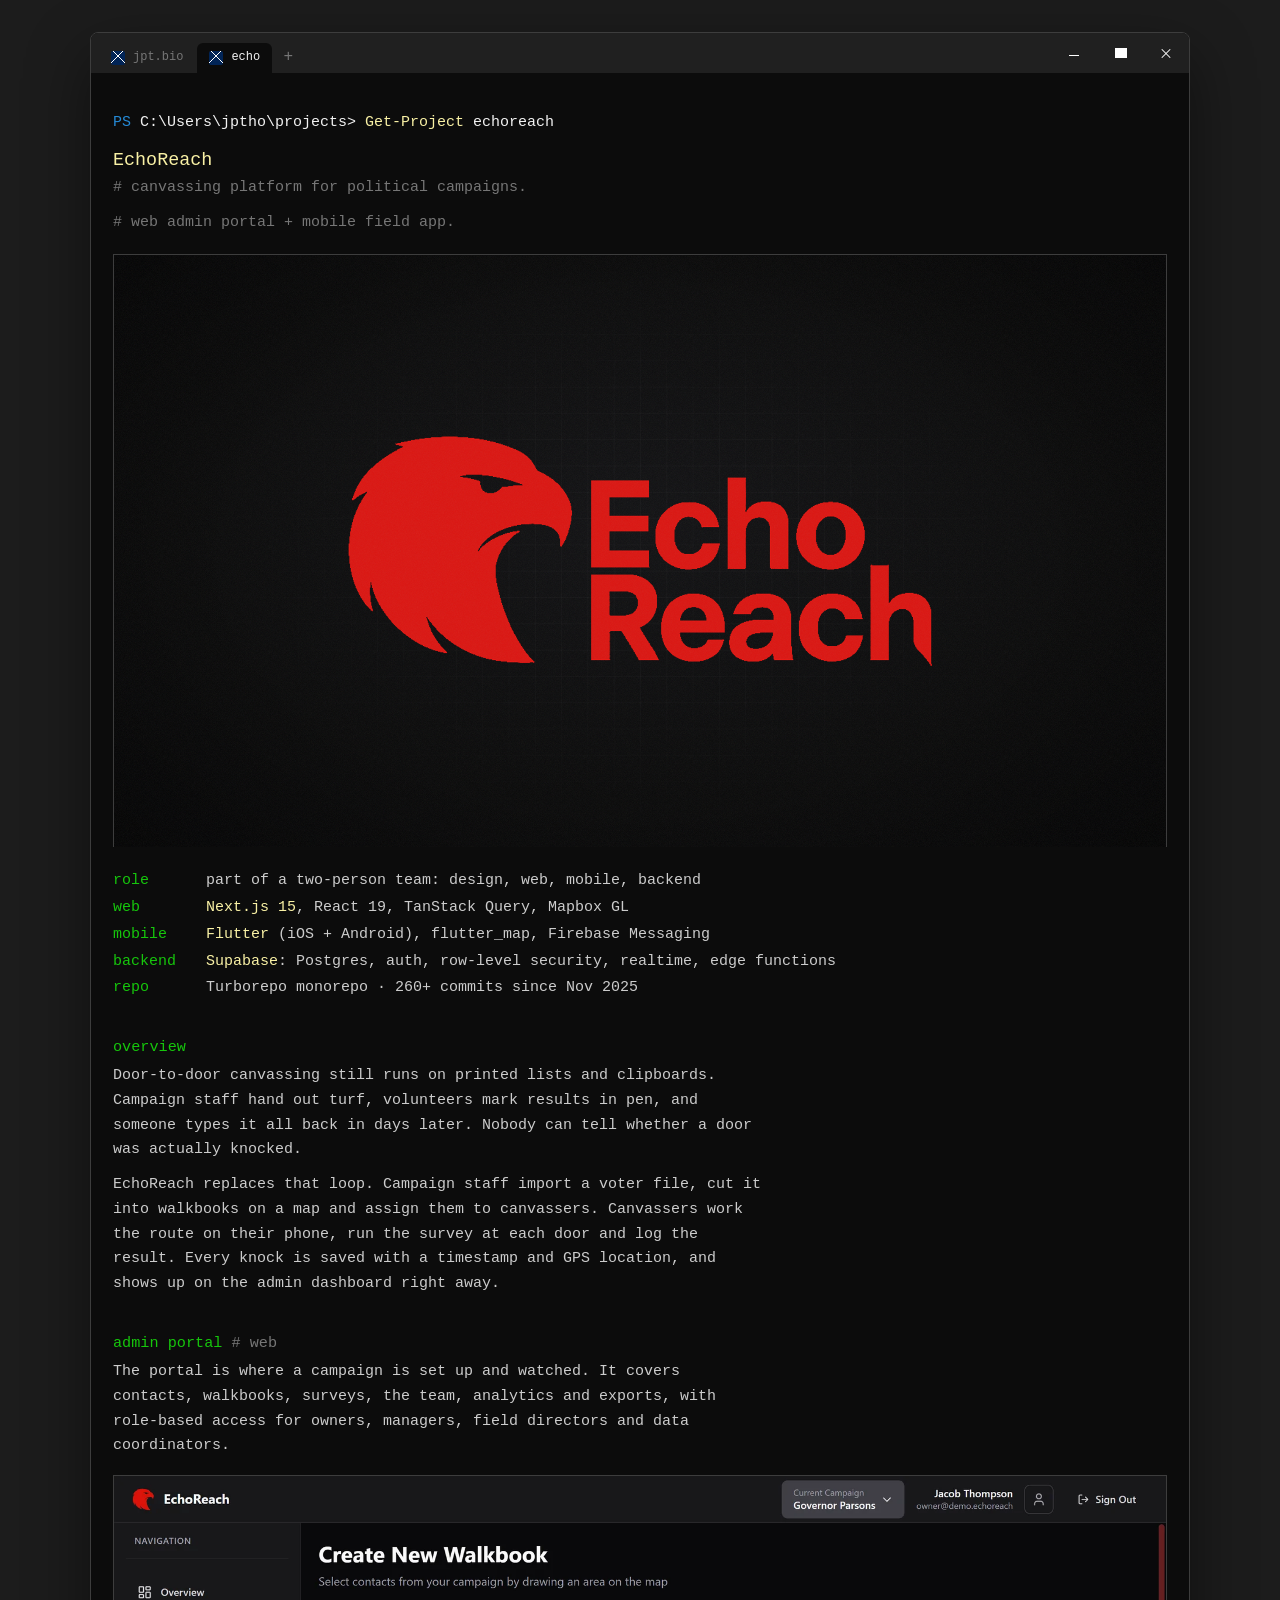
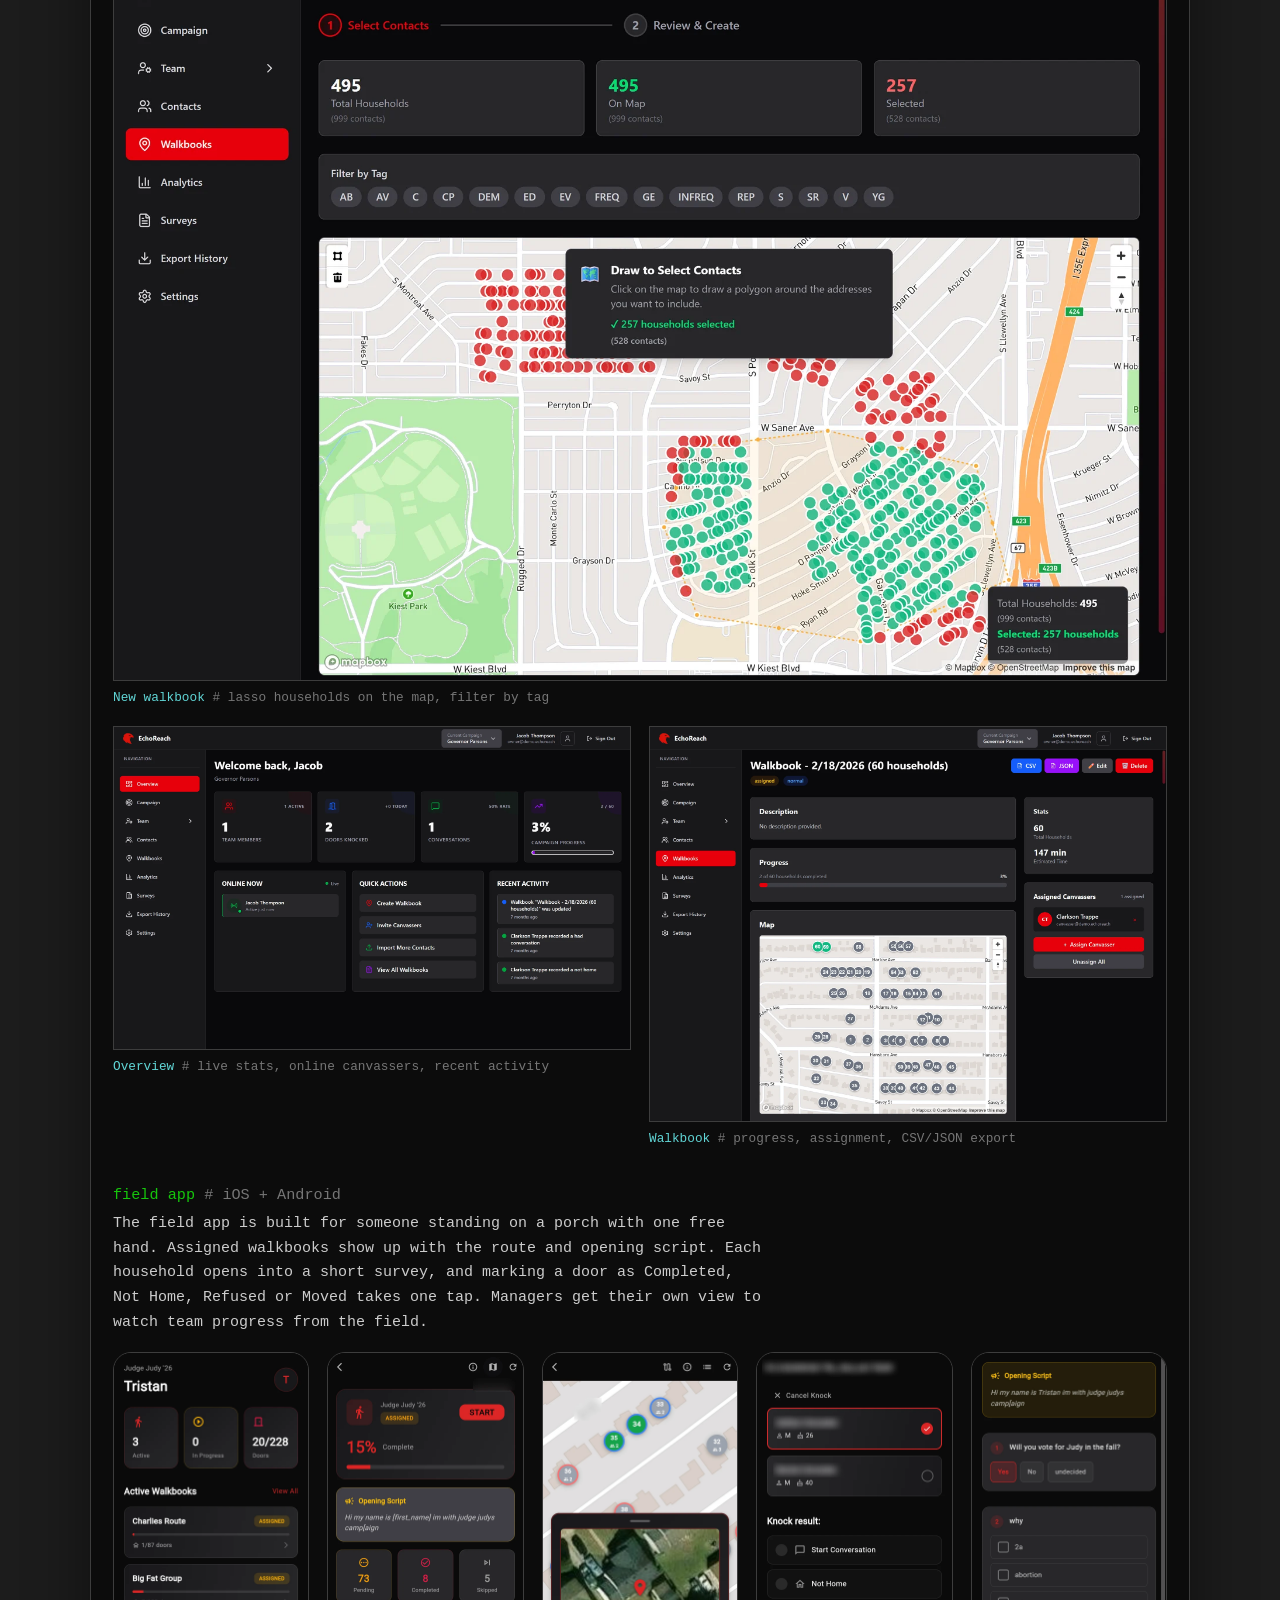
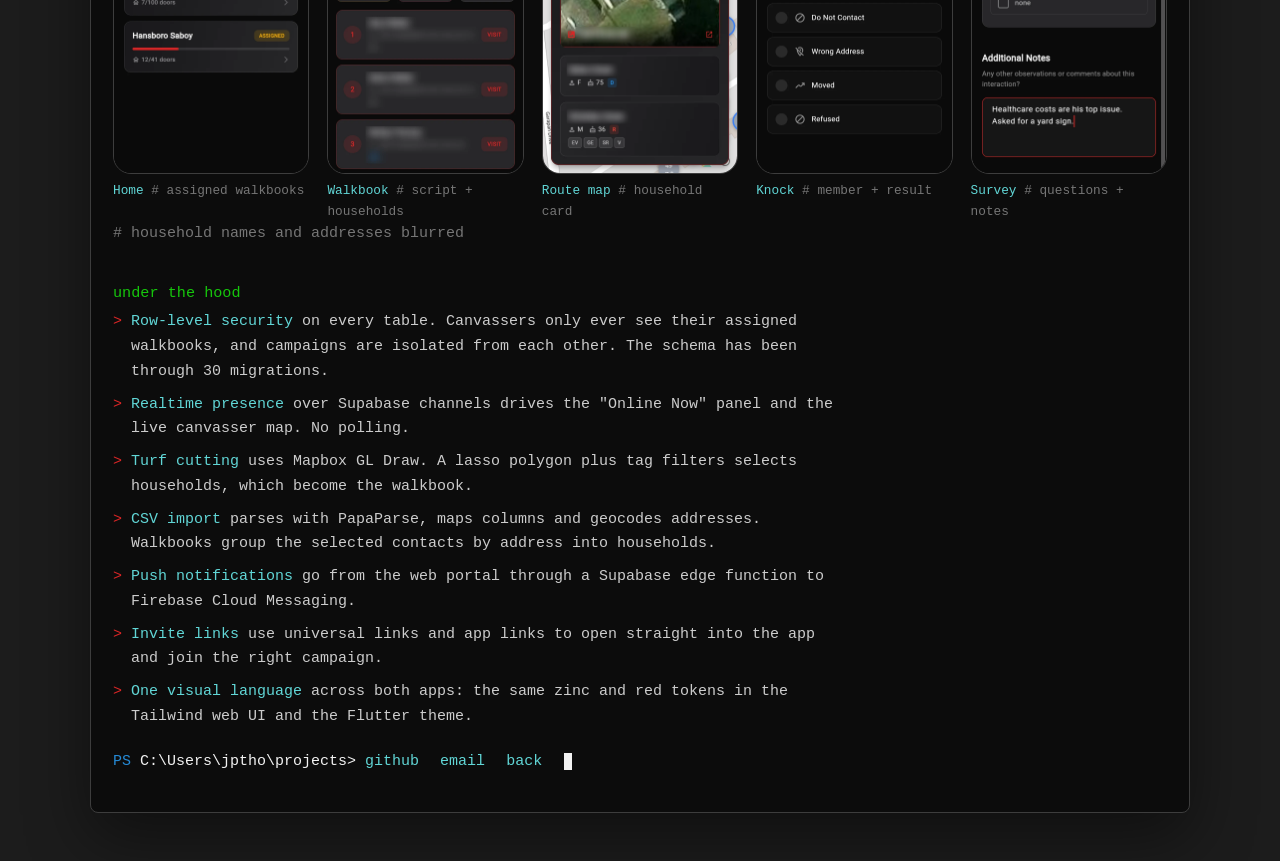
==== echo/index.html @ 795aee09 "adding echo reach promo" ====
<!doctype html>
<html lang="en">
<head>
    <script async src="https://www.googletagmanager.com/gtag/js?id=G-1C7CCE40WL"></script>
    <script>
        window.dataLayer = window.dataLayer || [];
        function gtag() { dataLayer.push(arguments); }
        gtag('js', new Date());
        gtag('config', 'G-1C7CCE40WL');
    </script>

    <meta charset="utf-8">
    <meta name="viewport" content="width=device-width, initial-scale=1">
    <meta name="theme-color" content="#0c0c0c">
    <meta name="description" content="EchoReach: a political canvassing platform with a Next.js admin portal and a Flutter field app, built by Jacob Thompson.">
    <meta property="og:site_name" content="Jacob Thompson">
    <meta property="og:title" content="EchoReach · Jacob Thompson">
    <meta property="og:type" content="website">
    <meta property="og:description" content="Canvassing platform: Next.js admin portal, Flutter field app, Supabase backend.">
    <meta property="og:image" content="https://jpt.bio/echo/img/lockup.png">
    <meta property="og:url" content="https://jpt.bio/echo/">
    <meta name="twitter:card" content="summary_large_image">
    <link rel="canonical" href="https://jpt.bio/echo/">
    <link rel="icon" href="img/eagle.png">
    <link rel="stylesheet" href="../assets/css/reset.css">
    <link rel="stylesheet" href="../assets/css/main.css">
    <link rel="stylesheet" href="echo.css">
    <title>EchoReach · Jacob Thompson</title>
</head>
<body>
    <a class="skip-link" href="#content">Skip to content</a>

    <div class="ps-window wide">
        <div class="titlebar">
            <div class="tabs">
                <a class="tab is-back" href="/">
                    <span class="ps-icon" aria-hidden="true"></span>
                    jpt.bio
                </a>
                <span class="tab is-open">
                    <span class="ps-icon" aria-hidden="true"></span>
                    echo
                </span>
                <span class="new-tab" aria-hidden="true">+</span>
            </div>
            <div class="win-controls" aria-hidden="true">
                <span class="min"></span>
                <span class="max"></span>
                <span class="close"></span>
            </div>
        </div>

        <main id="content" class="console">
            <p class="prompt"><span class="ps">PS</span> C:\Users\jptho\projects&gt; <span class="cmd">Get-Project</span> echoreach</p>

            <article class="output">
                <h1>EchoReach</h1>
                <p class="comment"># canvassing platform for political campaigns.</p>
                <p class="comment"># web admin portal + mobile field app.</p>

                <figure class="promo">
                    <iframe src="promo.html" title="EchoReach promo animation" allow="fullscreen" allowfullscreen loading="eager"></iframe>
                </figure>

                <dl class="facts">
                    <div><dt>role</dt><dd>part of a two-person team: design, web, mobile, backend</dd></div>
                    <div><dt>web</dt><dd><span class="str">Next.js 15</span>, React 19, TanStack Query, Mapbox GL</dd></div>
                    <div><dt>mobile</dt><dd><span class="str">Flutter</span> (iOS + Android), flutter_map, Firebase Messaging</dd></div>
                    <div><dt>backend</dt><dd><span class="str">Supabase</span>: Postgres, auth, row-level security, realtime, edge functions</dd></div>
                    <div><dt>repo</dt><dd>Turborepo monorepo · 260+ commits since Nov 2025</dd></div>
                </dl>

                <h2 id="overview"><span class="kw">overview</span></h2>
                <p>Door-to-door canvassing still runs on printed lists and clipboards. Campaign staff hand out turf, volunteers mark results in pen, and someone types it all back in days later. Nobody can tell whether a door was actually knocked.</p>
                <p>EchoReach replaces that loop. Campaign staff import a voter file, cut it into walkbooks on a map and assign them to canvassers. Canvassers work the route on their phone, run the survey at each door and log the result. Every knock is saved with a timestamp and GPS location, and shows up on the admin dashboard right away.</p>

                <h2 id="web"><span class="kw">admin portal</span> <span class="comment"># web</span></h2>
                <p>The portal is where a campaign is set up and watched. It covers contacts, walkbooks, surveys, the team, analytics and exports, with role-based access for owners, managers, field directors and data coordinators.</p>

                <div class="shots web">
                    <figure class="shot wide-shot">
                        <img src="shots/web-walkbook-new.webp" alt="Walkbook builder: a lasso drawn on the map selects 257 households, shown in green" width="1800" height="1375" loading="lazy">
                        <figcaption><span class="fn">New walkbook</span> # lasso households on the map, filter by tag</figcaption>
                    </figure>
                    <figure class="shot">
                        <img src="shots/web-dashboard.webp" alt="Overview dashboard with team members, doors knocked, conversations, campaign progress and who is online" width="1800" height="1125" loading="lazy">
                        <figcaption><span class="fn">Overview</span> # live stats, online canvassers, recent activity</figcaption>
                    </figure>
                    <figure class="shot">
                        <img src="shots/web-walkbook-detail.webp" alt="Walkbook detail with progress, estimated time, assigned canvasser and a numbered household map" width="1800" height="1375" loading="lazy">
                        <figcaption><span class="fn">Walkbook</span> # progress, assignment, CSV/JSON export</figcaption>
                    </figure>
                </div>

                <h2 id="mobile"><span class="kw">field app</span> <span class="comment"># iOS + Android</span></h2>
                <p>The field app is built for someone standing on a porch with one free hand. Assigned walkbooks show up with the route and opening script. Each household opens into a short survey, and marking a door as Completed, Not Home, Refused or Moved takes one tap. Managers get their own view to watch team progress from the field.</p>

                <div class="shots phones">
                    <figure class="shot phone-shot">
                        <img src="shots/mobile-walkbooks.webp" alt="Canvasser home screen with active walkbooks and door counts" width="780" height="1688" loading="lazy">
                        <figcaption><span class="fn">Home</span> # assigned walkbooks</figcaption>
                    </figure>
                    <figure class="shot phone-shot">
                        <img src="shots/mobile-walkbook.webp" alt="Walkbook screen with progress, opening script and household list" width="780" height="1688" loading="lazy">
                        <figcaption><span class="fn">Walkbook</span> # script + households</figcaption>
                    </figure>
                    <figure class="shot phone-shot">
                        <img src="shots/mobile-map.webp" alt="Zoomed walkbook map with household pins and a household card showing a satellite view and its members" width="780" height="1688" loading="lazy">
                        <figcaption><span class="fn">Route map</span> # household card</figcaption>
                    </figure>
                    <figure class="shot phone-shot">
                        <img src="shots/mobile-knock.webp" alt="Knock screen: pick the household member, then the knock result" width="780" height="1688" loading="lazy">
                        <figcaption><span class="fn">Knock</span> # member + result</figcaption>
                    </figure>
                    <figure class="shot phone-shot">
                        <img src="shots/mobile-survey.webp" alt="Household survey being filled out: opening script, a yes/no question answered Yes, a follow-up question and a typed note" width="780" height="1688" loading="lazy">
                        <figcaption><span class="fn">Survey</span> # questions + notes</figcaption>
                    </figure>
                </div>
                <p class="comment"># household names and addresses blurred</p>

                <h2 id="build"><span class="kw">under the hood</span></h2>
                <ul class="notes">
                    <li><span class="fn">Row-level security</span> on every table. Canvassers only ever see their assigned walkbooks, and campaigns are isolated from each other. The schema has been through 30 migrations.</li>
                    <li><span class="fn">Realtime presence</span> over Supabase channels drives the "Online Now" panel and the live canvasser map. No polling.</li>
                    <li><span class="fn">Turf cutting</span> uses Mapbox GL Draw. A lasso polygon plus tag filters selects households, which become the walkbook.</li>
                    <li><span class="fn">CSV import</span> parses with PapaParse, maps columns and geocodes addresses. Walkbooks group the selected contacts by address into households.</li>
                    <li><span class="fn">Push notifications</span> go from the web portal through a Supabase edge function to Firebase Cloud Messaging.</li>
                    <li><span class="fn">Invite links</span> use universal links and app links to open straight into the app and join the right campaign.</li>
                    <li><span class="fn">One visual language</span> across both apps: the same zinc and red tokens in the Tailwind web UI and the Flutter theme.</li>
                </ul>
            </article>

            <p class="prompt"><span class="ps">PS</span> C:\Users\jptho\projects&gt; <a href="https://github.com/jkpth" target="_blank" rel="noopener noreferrer">github</a> <a href="mailto:jptho@proton.me">email</a> <a href="/">back</a> <span class="caret" aria-hidden="true"></span></p>
        </main>
    </div>

    <dialog class="viewer" id="viewer" aria-label="Screenshot viewer">
        <figure>
            <img id="viewerImg" alt="">
            <figcaption id="viewerCap"></figcaption>
        </figure>
        <button class="v-btn v-prev" id="viewerPrev" aria-label="Previous screenshot">&lt;</button>
        <button class="v-btn v-next" id="viewerNext" aria-label="Next screenshot">&gt;</button>
        <button class="v-btn v-close" id="viewerClose" aria-label="Close">×</button>
    </dialog>

    <script>
        // Click a screenshot to view it large; arrows step through, Esc or a click outside closes.
        (function () {
            var imgs = Array.prototype.slice.call(document.querySelectorAll('.shot img'));
            var dlg = document.getElementById('viewer'), big = document.getElementById('viewerImg'), cap = document.getElementById('viewerCap');
            var cur = 0;
            function show(i) {
                cur = (i + imgs.length) % imgs.length;
                var img = imgs[cur];
                big.src = img.currentSrc || img.src;
                big.alt = img.alt;
                big.classList.toggle('tall', img.naturalHeight > img.naturalWidth);
                cap.innerHTML = img.closest('figure').querySelector('figcaption').innerHTML;
            }
            imgs.forEach(function (img, i) {
                img.tabIndex = 0;
                img.setAttribute('role', 'button');
                img.addEventListener('click', function () { show(i); dlg.showModal(); });
                img.addEventListener('keydown', function (e) { if (e.key === 'Enter' || e.key === ' ') { e.preventDefault(); show(i); dlg.showModal(); } });
            });
            document.getElementById('viewerPrev').addEventListener('click', function () { show(cur - 1); });
            document.getElementById('viewerNext').addEventListener('click', function () { show(cur + 1); });
            document.getElementById('viewerClose').addEventListener('click', function () { dlg.close(); });
            dlg.addEventListener('click', function (e) { if (e.target === dlg || e.target.tagName === 'FIGURE') dlg.close(); });
            dlg.addEventListener('keydown', function (e) {
                if (e.key === 'ArrowLeft') show(cur - 1);
                if (e.key === 'ArrowRight') show(cur + 1);
            });
        })();

        // Until a screenshot file exists, show a labeled slot instead of a broken image.
        document.querySelectorAll('.shot img').forEach(function (img) {
            function missing() {
                var slot = document.createElement('div');
                slot.className = 'slot';
                slot.textContent = img.getAttribute('src');
                img.replaceWith(slot);
            }
            if (img.complete && img.naturalWidth === 0) missing();
            else img.addEventListener('error', missing);
        });
    </script>
</body>
</html>
---- assets/css/main.css ----
:root {
    --desktop: #1c1c1c;
    --window: #0c0c0c;
    --bar: #202020;
    --tab: #2b2b2b;
    --line: #3d3d3d;
    --text: #cccccc;
    --bright: #f2f2f2;
    --dim: #767676;
    --yellow: #f9f1a5;
    --cyan: #61d6d6;
    --green: #16c60c;
    --comment: #767676;
    --accent: #258ad6;
    --close: #e81123;
    --mono: "Cascadia Mono", "Cascadia Code", Consolas, "Courier New", monospace;
}

* {
    box-sizing: border-box;
}

html {
    scroll-behavior: smooth;
}

body {
    min-width: 320px;
    min-height: 100vh;
    color: var(--text);
    background: var(--desktop);
    font-family: var(--mono);
    font-size: 15px;
    line-height: 1.65;
}

::selection {
    color: var(--window);
    background: var(--cyan);
}

a {
    color: inherit;
    text-decoration: none;
}

:focus-visible {
    outline: 1px solid var(--accent);
    outline-offset: 3px;
}

.skip-link {
    position: fixed;
    top: 10px;
    left: 10px;
    z-index: 20;
    padding: 8px 12px;
    color: #fff;
    background: var(--accent);
    transform: translateY(-160%);
}

.skip-link:focus {
    transform: none;
}

.ps-window {
    width: min(880px, calc(100% - 28px));
    margin: 32px auto 48px;
    overflow: hidden;
    border: 1px solid var(--line);
    border-radius: 8px;
    background: var(--window);
    box-shadow: 0 24px 64px rgba(0, 0, 0, 0.45);
}

.titlebar {
    display: flex;
    align-items: stretch;
    min-height: 40px;
    background: var(--bar);
}

.tabs {
    display: flex;
    flex: 1;
    align-items: flex-end;
    gap: 2px;
    padding: 6px 8px 0;
    min-width: 0;
}

.tab {
    display: inline-flex;
    align-items: center;
    gap: 8px;
    height: 30px;
    padding: 0 12px;
    border-radius: 6px 6px 0 0;
    color: var(--bright);
    background: var(--window);
    font-size: 12px;
}

.new-tab {
    display: grid;
    width: 28px;
    height: 28px;
    margin-bottom: 2px;
    place-items: center;
    border-radius: 4px;
    color: var(--dim);
    font-size: 16px;
}

.ps-icon {
    width: 14px;
    height: 14px;
    border-radius: 2px;
    background:
        linear-gradient(135deg, transparent 42%, #fff 42% 46%, transparent 46%),
        linear-gradient(45deg, transparent 54%, #fff 54% 58%, transparent 58%),
        #012456;
}

.win-controls {
    display: flex;
}

.win-controls span {
    position: relative;
    width: 46px;
}

.win-controls span::before,
.win-controls span::after {
    position: absolute;
    background: #fff;
    content: "";
}

.min::before {
    top: 22px;
    left: 18px;
    width: 10px;
    height: 1px;
}

.max::before {
    top: 15px;
    left: 18px;
    width: 10px;
    height: 8px;
    background: transparent;
    border: 1px solid #fff;
}

.close::before,
.close::after {
    top: 20px;
    left: 17px;
    width: 12px;
    height: 1px;
}

.close::before {
    transform: rotate(45deg);
}

.close::after {
    transform: rotate(-45deg);
}

.close:hover {
    background: var(--close);
}

.console {
    padding: 18px 22px 28px;
}

.prompt {
    margin: 20px 0 10px;
    color: var(--bright);
}

.ps {
    color: var(--accent);
}

.cmd {
    color: var(--yellow);
}

.caret {
    display: inline-block;
    width: 0.55em;
    height: 1.1em;
    margin-left: 1px;
    vertical-align: text-bottom;
    background: var(--bright);
    animation: blink 1.1s step-end infinite;
}

.output {
    overflow: hidden;
}

.portrait {
    float: right;
    width: 128px;
    margin: 0 0 14px 22px;
}

.portrait img {
    display: block;
    width: 100%;
    aspect-ratio: 1;
    object-fit: cover;
    object-position: 50% 18%;
    border: 1px solid var(--line);
}

.output h1 {
    color: var(--yellow);
    font-size: 1.15rem;
    font-weight: 400;
}

.output h2 {
    margin: 22px 0 4px;
    font-size: 0.95rem;
    font-weight: 400;
}

.comment {
    color: var(--comment);
}

.kw {
    color: var(--green);
}

.fn {
    color: var(--cyan);
}

.str {
    color: var(--yellow);
}

.progress {
    display: inline-flex;
    align-items: center;
    gap: 7px;
    margin-left: 8px;
    color: var(--cyan);
    font-size: 0.82em;
    vertical-align: middle;
}

.spinner {
    width: 0.7em;
    height: 0.7em;
    border: 1.5px solid rgba(97, 214, 214, 0.25);
    border-top-color: var(--cyan);
    border-radius: 50%;
    animation: spin 0.7s linear infinite;
}

.output a:hover .fn,
.prompt a:hover {
    text-decoration: underline;
    text-underline-offset: 3px;
}

.prompt a {
    margin-right: 12px;
    color: var(--cyan);
}

@keyframes blink {
    50% {
        background: transparent;
    }
}

@keyframes spin {
    to {
        transform: rotate(360deg);
    }
}

@media (max-width: 560px) {
    .ps-window {
        margin: 10px auto 28px;
        width: min(100% - 12px, 880px);
        border-radius: 6px;
    }

    .portrait {
        float: none;
        width: 96px;
        margin: 0 0 16px;
    }

    .console {
        padding: 14px 12px 22px;
    }

    .win-controls span {
        width: 36px;
    }
}

@media (prefers-reduced-motion: reduce) {
    html {
        scroll-behavior: auto;
    }

    .caret {
        animation: none;
    }

    .spinner {
        animation: none;
        border-top-color: var(--cyan);
        background: conic-gradient(var(--cyan) 35%, transparent 35%);
    }
}

@media print {
    body {
        color: #111;
        background: #fff;
    }

    .titlebar,
    .caret {
        display: none;
    }

    .ps-window {
        border: 0;
        box-shadow: none;
    }
}
---- echo/echo.css ----
:root {
    --red: #dc2626;
}

.ps-window.wide {
    width: min(1100px, calc(100% - 28px));
}

a.tab.is-back {
    color: var(--dim);
    background: transparent;
}

a.tab.is-back:hover {
    color: var(--bright);
    background: var(--tab);
}

.output p {
    max-width: 72ch;
}

.output p + p {
    margin-top: 10px;
}

.output h2 {
    margin-top: 34px;
}

.promo {
    margin: 18px 0 22px;
    border: 1px solid var(--line);
    background: #0a0a0a;
}

.promo iframe {
    display: block;
    width: 100%;
    aspect-ratio: 16 / 9;
    border: 0;
}

.facts {
    display: grid;
    gap: 2px;
}

.facts div {
    display: grid;
    grid-template-columns: 9ch 1fr;
    gap: 12px;
}

.facts dt {
    color: var(--green);
}

.shots {
    display: grid;
    gap: 18px;
    margin-top: 16px;
}

.shots.web {
    grid-template-columns: repeat(2, minmax(0, 1fr));
}

.shots.web .wide-shot {
    grid-column: 1 / -1;
}

.shots.phones {
    grid-template-columns: repeat(5, minmax(0, 1fr));
}

@media (max-width: 900px) {
    .shots.phones {
        grid-template-columns: repeat(3, minmax(0, 1fr));
    }
}

.shot img,
.shot .slot {
    width: 100%;
    border: 1px solid var(--line);
    background: #111;
}

.shot figcaption {
    margin-top: 6px;
    color: var(--comment);
    font-size: 0.85em;
}

.phone-shot img,
.phone-shot .slot {
    border-radius: 18px;
}

.shot img {
    display: block;
    height: auto;
}

.shot .slot {
    display: grid;
    place-items: center;
    aspect-ratio: 16 / 10;
    padding: 12px;
    color: var(--dim);
    font-size: 0.8em;
    text-align: center;
    border-style: dashed !important;
}

.phone-shot .slot {
    aspect-ratio: 9 / 19.5;
}

.notes {
    display: grid;
    gap: 8px;
    max-width: 80ch;
}

.notes li {
    position: relative;
    padding-left: 2ch;
}

.notes li::before {
    position: absolute;
    left: 0;
    color: var(--red);
    content: ">";
}

@media (max-width: 560px) {
    .shots.web {
        grid-template-columns: 1fr;
    }

    .shots.phones {
        grid-template-columns: repeat(2, minmax(0, 1fr));
    }

    .facts div {
        grid-template-columns: 1fr;
        gap: 0;
    }
}

.shot img {
    cursor: zoom-in;
    transition: border-color 0.15s;
}

.shot img:hover,
.shot img:focus-visible {
    border-color: var(--dim);
}

.viewer {
    width: 100vw;
    max-width: 100vw;
    height: 100vh;
    max-height: 100vh;
    margin: 0;
    padding: 0;
    border: 0;
    color: var(--text);
    background: transparent;
}

.viewer::backdrop {
    background: rgba(0, 0, 0, 0.88);
}

.viewer figure {
    display: flex;
    flex-direction: column;
    align-items: center;
    justify-content: center;
    gap: 10px;
    width: 100%;
    height: 100%;
    padding: 48px 64px;
}

.viewer img {
    max-width: 100%;
    max-height: calc(100% - 32px);
    object-fit: contain;
    border: 1px solid var(--line);
    background: #111;
}

.viewer img.tall {
    border-radius: 18px;
}

.viewer figcaption {
    color: var(--comment);
    font-size: 0.85em;
}

.v-btn {
    position: absolute;
    width: 40px;
    height: 40px;
    border: 1px solid var(--line);
    border-radius: 6px;
    color: var(--bright);
    background: var(--bar);
    font: inherit;
    font-size: 18px;
    cursor: pointer;
}

.v-btn:hover {
    background: var(--tab);
}

.v-prev {
    top: 50%;
    left: 12px;
    transform: translateY(-50%);
}

.v-next {
    top: 50%;
    right: 12px;
    transform: translateY(-50%);
}

.v-close {
    top: 12px;
    right: 12px;
}

.v-close:hover {
    background: var(--close);
}

@media (max-width: 560px) {
    .viewer figure {
        padding: 56px 12px 72px;
    }

    .v-prev,
    .v-next {
        top: auto;
        bottom: 16px;
        transform: none;
    }
}
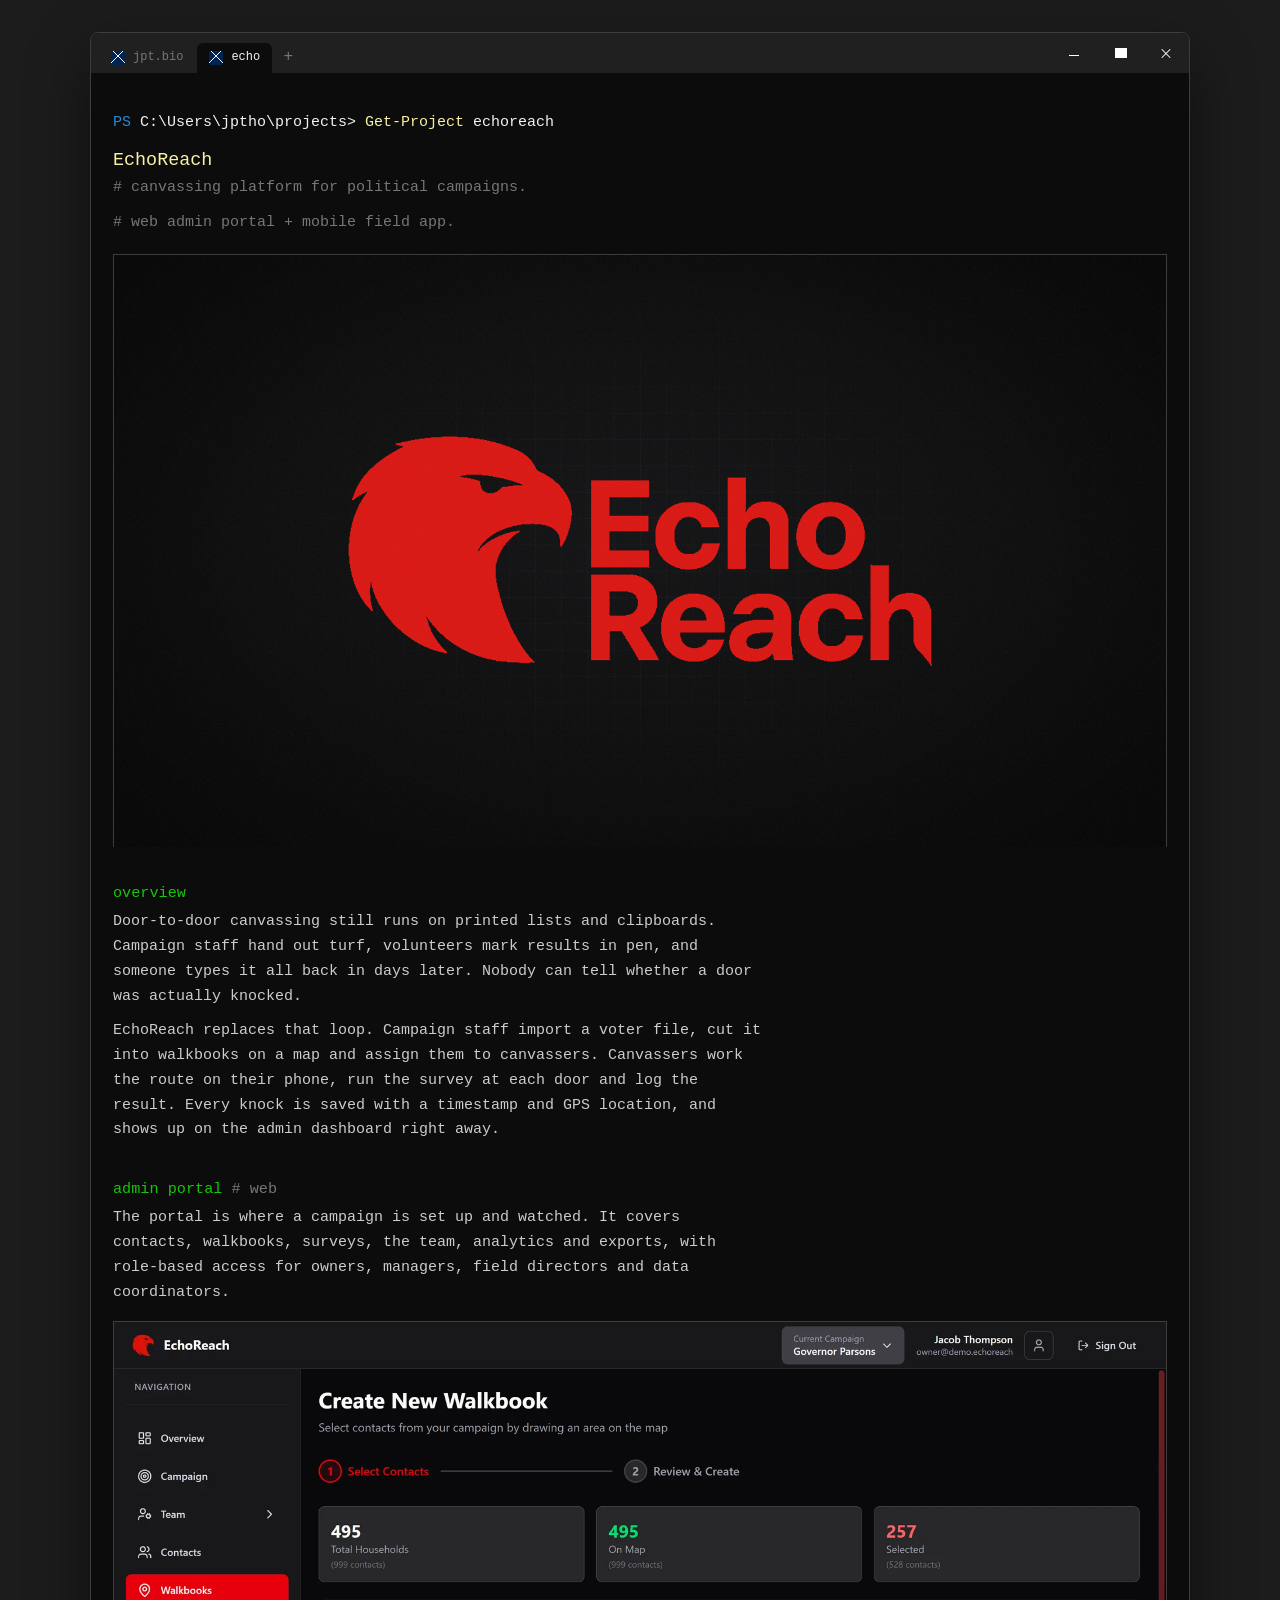
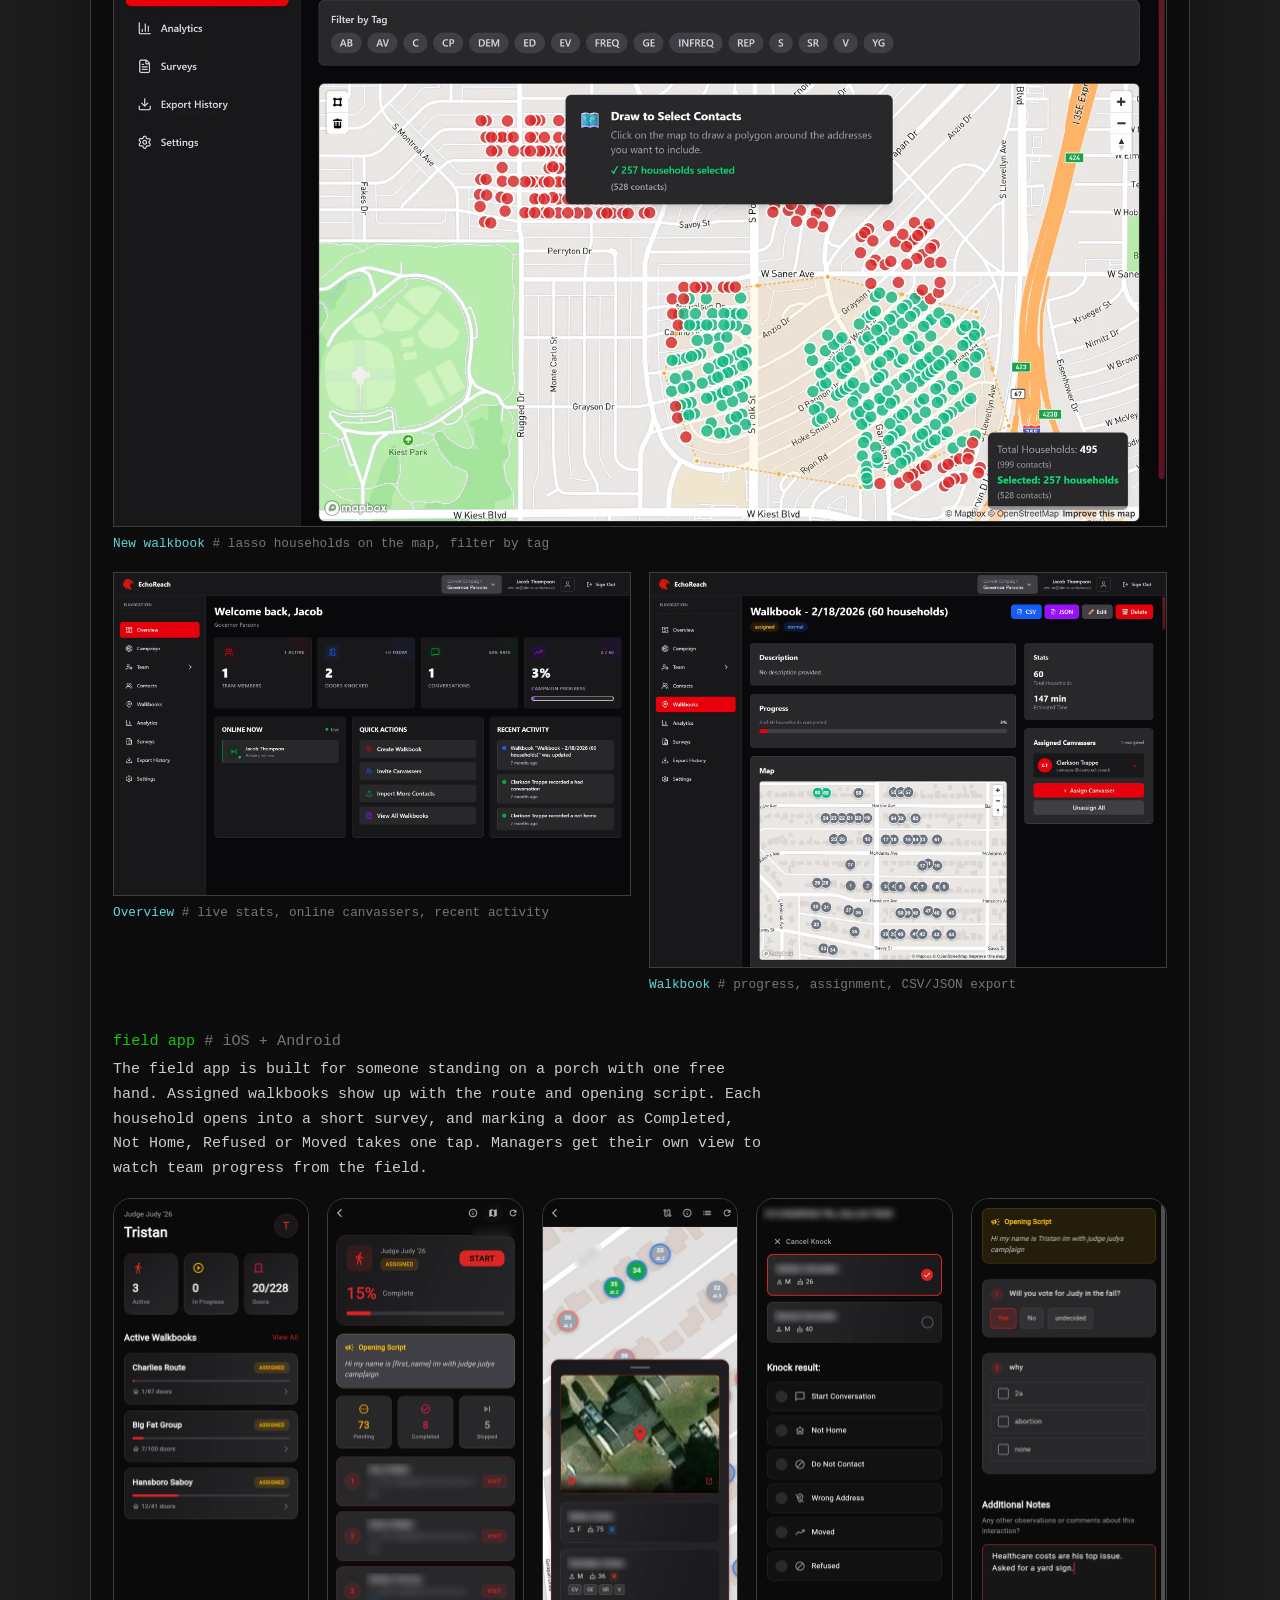
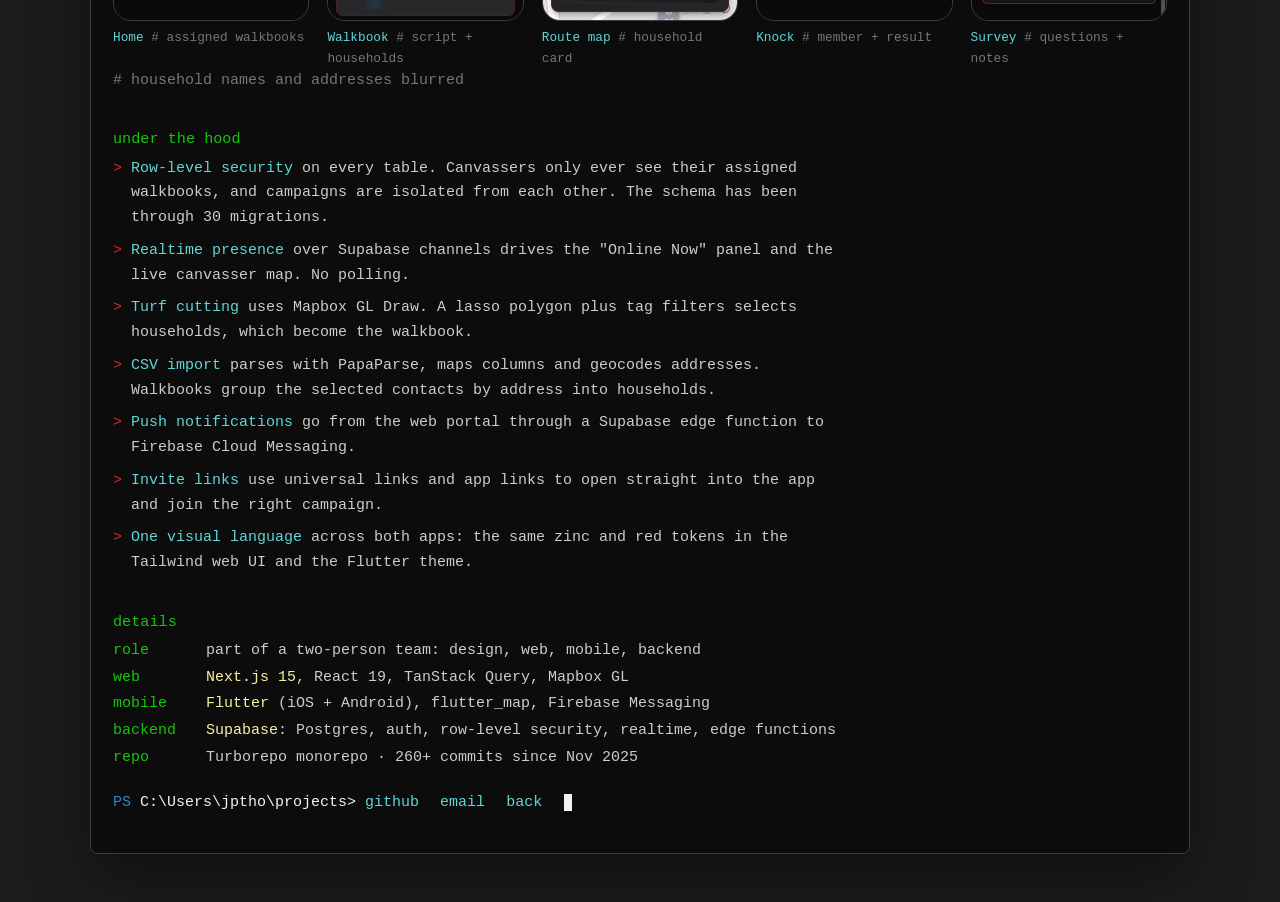
==== commit 71ec1700: "fixing controls" ====
--- a/echo/index.html
+++ b/echo/index.html
@@ -62,14 +62,6 @@
                     <iframe src="promo.html" title="EchoReach promo animation" allow="fullscreen" allowfullscreen loading="eager"></iframe>
                 </figure>
 
-                <dl class="facts">
-                    <div><dt>role</dt><dd>part of a two-person team: design, web, mobile, backend</dd></div>
-                    <div><dt>web</dt><dd><span class="str">Next.js 15</span>, React 19, TanStack Query, Mapbox GL</dd></div>
-                    <div><dt>mobile</dt><dd><span class="str">Flutter</span> (iOS + Android), flutter_map, Firebase Messaging</dd></div>
-                    <div><dt>backend</dt><dd><span class="str">Supabase</span>: Postgres, auth, row-level security, realtime, edge functions</dd></div>
-                    <div><dt>repo</dt><dd>Turborepo monorepo · 260+ commits since Nov 2025</dd></div>
-                </dl>
-
                 <h2 id="overview"><span class="kw">overview</span></h2>
                 <p>Door-to-door canvassing still runs on printed lists and clipboards. Campaign staff hand out turf, volunteers mark results in pen, and someone types it all back in days later. Nobody can tell whether a door was actually knocked.</p>
                 <p>EchoReach replaces that loop. Campaign staff import a voter file, cut it into walkbooks on a map and assign them to canvassers. Canvassers work the route on their phone, run the survey at each door and log the result. Every knock is saved with a timestamp and GPS location, and shows up on the admin dashboard right away.</p>
@@ -129,6 +121,15 @@
                     <li><span class="fn">Invite links</span> use universal links and app links to open straight into the app and join the right campaign.</li>
                     <li><span class="fn">One visual language</span> across both apps: the same zinc and red tokens in the Tailwind web UI and the Flutter theme.</li>
                 </ul>
+
+                <h2 id="details"><span class="kw">details</span></h2>
+                <dl class="facts">
+                    <div><dt>role</dt><dd>part of a two-person team: design, web, mobile, backend</dd></div>
+                    <div><dt>web</dt><dd><span class="str">Next.js 15</span>, React 19, TanStack Query, Mapbox GL</dd></div>
+                    <div><dt>mobile</dt><dd><span class="str">Flutter</span> (iOS + Android), flutter_map, Firebase Messaging</dd></div>
+                    <div><dt>backend</dt><dd><span class="str">Supabase</span>: Postgres, auth, row-level security, realtime, edge functions</dd></div>
+                    <div><dt>repo</dt><dd>Turborepo monorepo · 260+ commits since Nov 2025</dd></div>
+                </dl>
             </article>
 
             <p class="prompt"><span class="ps">PS</span> C:\Users\jptho\projects&gt; <a href="https://github.com/jkpth" target="_blank" rel="noopener noreferrer">github</a> <a href="mailto:jptho@proton.me">email</a> <a href="/">back</a> <span class="caret" aria-hidden="true"></span></p>
